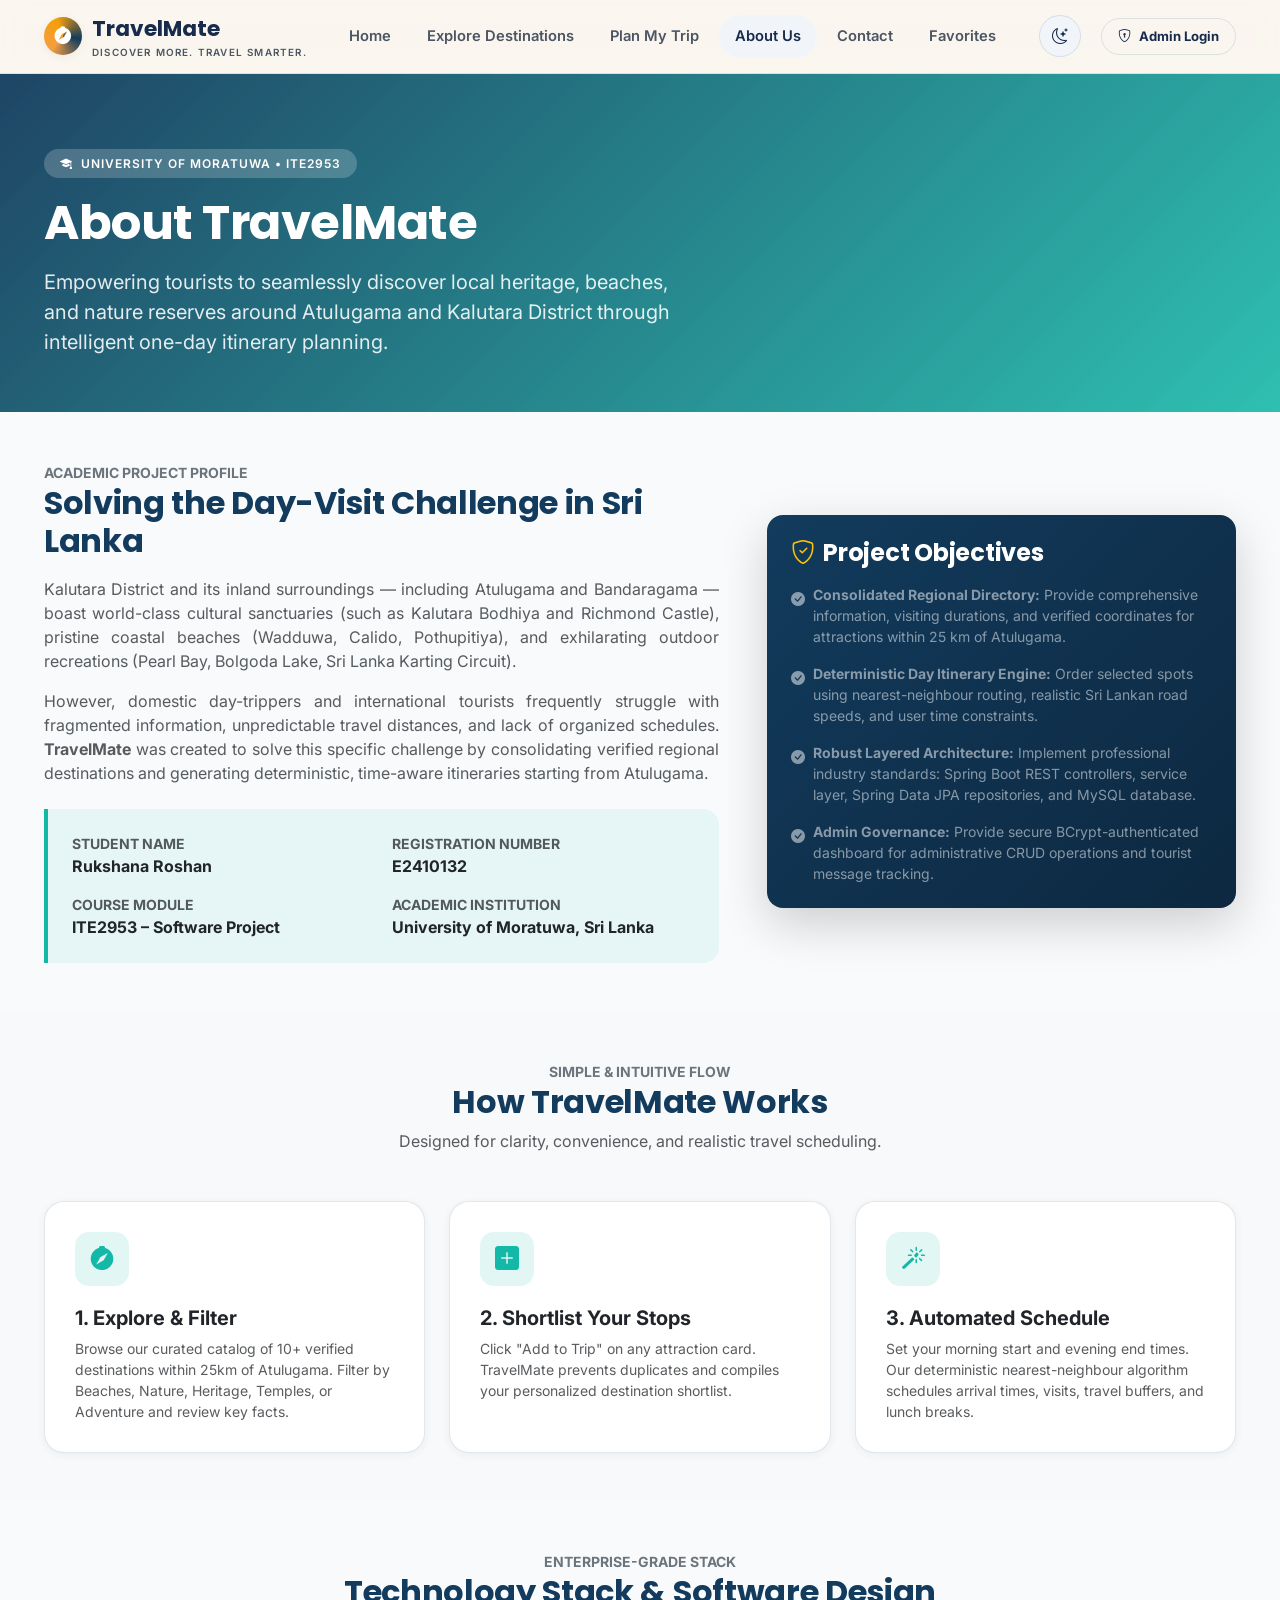
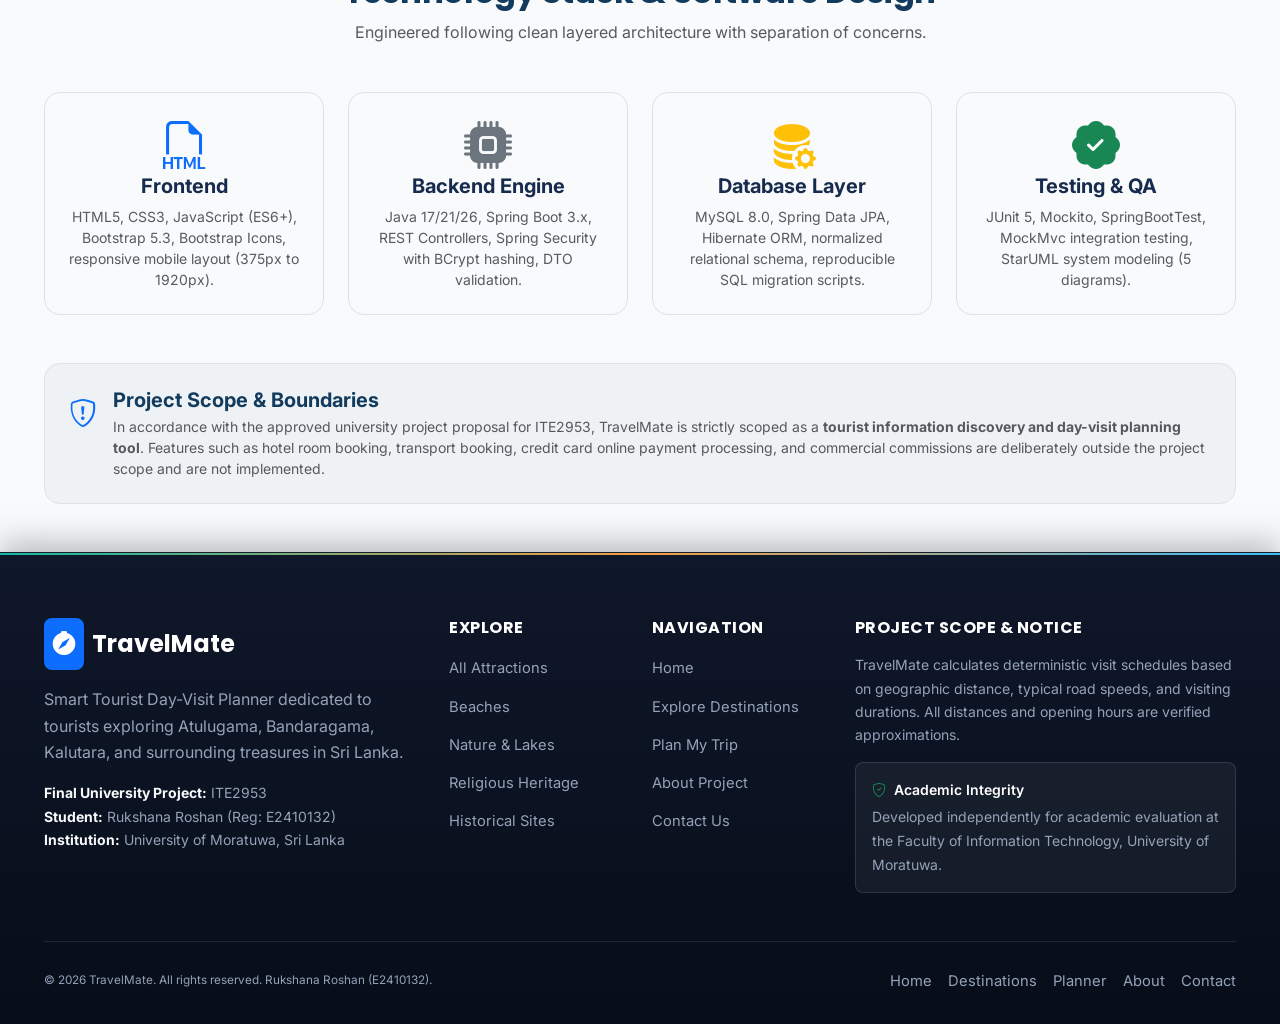
==== frontend/about.html @ 0e86705a "feat(ui): design frontend web pages and CSS design system" ====
<!DOCTYPE html>
<html lang="en">
<head>
<meta charset="UTF-8" />
<meta name="viewport" content="width=device-width, initial-scale=1.0" />
<title>About Us — TravelMate Smart Tourist Day-Visit Planner</title>
<meta name="description" content="Learn about TravelMate, a final-year software engineering project for ITE2953 at the University of Moratuwa by Rukshana Roshan (E2410132)." />
<link rel="preconnect" href="https://fonts.googleapis.com">
<link rel="preconnect" href="https://fonts.gstatic.com" crossorigin>
<link href="https://fonts.googleapis.com/css2?family=Inter:wght@300;400;500;600;700&family=Poppins:wght@500;600;700;800&display=swap" rel="stylesheet">
<link href="https://cdn.jsdelivr.net/npm/bootstrap@5.3.3/dist/css/bootstrap.min.css" rel="stylesheet">
<link href="https://cdn.jsdelivr.net/npm/bootstrap-icons@1.11.3/font/bootstrap-icons.css" rel="stylesheet">
<link rel="stylesheet" href="css/style.css">
<style>
  .tm-about-hero {
    background: linear-gradient(135deg, rgba(18, 59, 93, 0.95) 0%, rgba(19, 184, 166, 0.88) 100%), url('https://images.unsplash.com/photo-1544735716-392fe2489ffa?auto=format&fit=crop&w=1920&q=80') center/cover no-repeat;
    color: #fff;
    padding: 75px 0 55px;
  }
  .tm-card-feature {
    background: var(--surface);
    border: 1px solid var(--border);
    border-radius: 20px;
    padding: 30px;
    box-shadow: var(--shadow-sm);
    transition: transform var(--transition), box-shadow var(--transition);
    height: 100%;
  }
  .tm-card-feature:hover {
    transform: translateY(-4px);
    box-shadow: var(--shadow-lg);
  }
  .tm-feature-icon {
    width: 54px;
    height: 54px;
    border-radius: 14px;
    background: rgba(19, 184, 166, 0.12);
    color: var(--secondary);
    display: flex;
    align-items: center;
    justify-content: center;
    font-size: 1.5rem;
    margin-bottom: 20px;
  }
  .tm-academic-badge {
    border-left: 4px solid var(--secondary);
    background: rgba(19, 184, 166, 0.08);
    border-radius: 0 16px 16px 0;
    padding: 24px;
  }
</style>
</head>
<body data-page="about">

<!-- ===================== NAVIGATION BAR ===================== -->
<nav class="tm-nav sticky-top">
  <div class="container-tm">
    <a href="index.html" class="tm-brand">
      <span class="mark"><i class="bi bi-compass-fill"></i></span>
      <span>TravelMate<small>Discover More. Travel Smarter.</small></span>
    </a>
    <div class="tm-nav-links">
      <a href="index.html" data-nav="home">Home</a>
      <a href="places.html" data-nav="places">Explore Destinations</a>
      <a href="itinerary.html" data-nav="itinerary">Plan My Trip</a>
      <a href="about.html" data-nav="about" class="active">About Us</a>
      <a href="contact.html" data-nav="contact">Contact</a>
      <a href="favorites.html" data-nav="favorites">Favorites</a>
    </div>
    <div class="tm-nav-actions">
      <button class="icon-btn" data-theme-toggle title="Toggle Dark/Light Mode"><i class="bi bi-moon-stars" data-theme-icon></i></button>
      <span data-auth-slot></span>
      <a href="login.html" class="btn-tm btn-tm-outline btn-tm-sm" data-auth-hide><i class="bi bi-shield-lock"></i> Admin Login</a>
      <button class="tm-nav-toggle d-lg-none" aria-label="Toggle navigation"><i class="bi bi-list fs-3"></i></button>
    </div>
  </div>
</nav>

<!-- ===================== HERO HEADER ===================== -->
<header class="tm-about-hero">
  <div class="container-tm">
    <div class="row align-items-center">
      <div class="col-lg-8">
        <span class="badge rounded-pill px-3 py-2 mb-3 text-uppercase fw-semibold" style="background: rgba(255, 255, 255, 0.2); color: #fff; letter-spacing: 1px;">
          <i class="bi bi-mortarboard-fill me-1"></i> University of Moratuwa &bull; ITE2953
        </span>
        <h1 class="text-white mb-3" style="font-family: var(--font-display); font-weight:700; font-size:clamp(2.1rem, 4vw, 3rem);">
          About TravelMate
        </h1>
        <p class="mb-0 fs-5" style="color: rgba(255,255,255,0.88); max-width:650px;">
          Empowering tourists to seamlessly discover local heritage, beaches, and nature reserves around Atulugama and Kalutara District through intelligent one-day itinerary planning.
        </p>
      </div>
    </div>
  </div>
</header>

<!-- ===================== PROJECT PROFILE & ACADEMIC CONTEXT ===================== -->
<section class="tm-section py-5">
  <div class="container-tm">
    <div class="row g-5 align-items-center">
      <div class="col-lg-7">
        <span class="text-uppercase fw-bold text-secondary small tracking-wider">Academic Project Profile</span>
        <h2 class="fw-bold mb-3" style="color: var(--primary);">Solving the Day-Visit Challenge in Sri Lanka</h2>
        <p class="text-muted leading-relaxed" style="text-align: justify;">
          Kalutara District and its inland surroundings — including Atulugama and Bandaragama — boast world-class cultural sanctuaries (such as Kalutara Bodhiya and Richmond Castle), pristine coastal beaches (Wadduwa, Calido, Pothupitiya), and exhilarating outdoor recreations (Pearl Bay, Bolgoda Lake, Sri Lanka Karting Circuit).
        </p>
        <p class="text-muted leading-relaxed" style="text-align: justify;">
          However, domestic day-trippers and international tourists frequently struggle with fragmented information, unpredictable travel distances, and lack of organized schedules. <strong>TravelMate</strong> was created to solve this specific challenge by consolidating verified regional destinations and generating deterministic, time-aware itineraries starting from Atulugama.
        </p>
        
        <div class="tm-academic-badge mt-4">
          <div class="row g-3">
            <div class="col-sm-6">
              <small class="text-muted d-block text-uppercase fw-bold">Student Name</small>
              <strong class="text-dark fs-6">Rukshana Roshan</strong>
            </div>
            <div class="col-sm-6">
              <small class="text-muted d-block text-uppercase fw-bold">Registration Number</small>
              <strong class="text-dark fs-6">E2410132</strong>
            </div>
            <div class="col-sm-6">
              <small class="text-muted d-block text-uppercase fw-bold">Course Module</small>
              <strong class="text-dark fs-6">ITE2953 – Software Project</strong>
            </div>
            <div class="col-sm-6">
              <small class="text-muted d-block text-uppercase fw-bold">Academic Institution</small>
              <strong class="text-dark fs-6">University of Moratuwa, Sri Lanka</strong>
            </div>
          </div>
        </div>
      </div>

      <div class="col-lg-5">
        <div class="card border-0 rounded-4 shadow-lg p-4" style="background: linear-gradient(135deg, var(--primary) 0%, #0d2840 100%); color: #fff;">
          <h4 class="fw-bold mb-3 text-white"><i class="bi bi-shield-check text-warning me-2"></i>Project Objectives</h4>
          <ul class="list-unstyled mb-0 d-flex flex-column gap-3 small text-white-50">
            <li class="d-flex align-items-start gap-2">
              <i class="bi bi-check-circle-fill text-teal mt-1"></i>
              <span><strong>Consolidated Regional Directory:</strong> Provide comprehensive information, visiting durations, and verified coordinates for attractions within 25 km of Atulugama.</span>
            </li>
            <li class="d-flex align-items-start gap-2">
              <i class="bi bi-check-circle-fill text-teal mt-1"></i>
              <span><strong>Deterministic Day Itinerary Engine:</strong> Order selected spots using nearest-neighbour routing, realistic Sri Lankan road speeds, and user time constraints.</span>
            </li>
            <li class="d-flex align-items-start gap-2">
              <i class="bi bi-check-circle-fill text-teal mt-1"></i>
              <span><strong>Robust Layered Architecture:</strong> Implement professional industry standards: Spring Boot REST controllers, service layer, Spring Data JPA repositories, and MySQL database.</span>
            </li>
            <li class="d-flex align-items-start gap-2">
              <i class="bi bi-check-circle-fill text-teal mt-1"></i>
              <span><strong>Admin Governance:</strong> Provide secure BCrypt-authenticated dashboard for administrative CRUD operations and tourist message tracking.</span>
            </li>
          </ul>
        </div>
      </div>
    </div>
  </div>
</section>

<!-- ===================== HOW TRAVELMATE WORKS ===================== -->
<section class="tm-section py-5 bg-light">
  <div class="container-tm">
    <div class="text-center mb-5" style="max-width: 680px; margin: 0 auto;">
      <span class="text-uppercase fw-bold text-secondary small tracking-wider">Simple &amp; Intuitive Flow</span>
      <h2 class="fw-bold" style="color: var(--primary);">How TravelMate Works</h2>
      <p class="text-muted">Designed for clarity, convenience, and realistic travel scheduling.</p>
    </div>

    <div class="row g-4">
      <div class="col-md-4">
        <div class="tm-card-feature">
          <div class="tm-feature-icon"><i class="bi bi-compass-fill"></i></div>
          <h5 class="fw-bold mb-2 text-dark">1. Explore &amp; Filter</h5>
          <p class="text-muted small mb-0">
            Browse our curated catalog of 10+ verified destinations within 25km of Atulugama. Filter by Beaches, Nature, Heritage, Temples, or Adventure and review key facts.
          </p>
        </div>
      </div>
      <div class="col-md-4">
        <div class="tm-card-feature">
          <div class="tm-feature-icon"><i class="bi bi-plus-square-fill"></i></div>
          <h5 class="fw-bold mb-2 text-dark">2. Shortlist Your Stops</h5>
          <p class="text-muted small mb-0">
            Click "Add to Trip" on any attraction card. TravelMate prevents duplicates and compiles your personalized destination shortlist.
          </p>
        </div>
      </div>
      <div class="col-md-4">
        <div class="tm-card-feature">
          <div class="tm-feature-icon"><i class="bi bi-magic"></i></div>
          <h5 class="fw-bold mb-2 text-dark">3. Automated Schedule</h5>
          <p class="text-muted small mb-0">
            Set your morning start and evening end times. Our deterministic nearest-neighbour algorithm schedules arrival times, visits, travel buffers, and lunch breaks.
          </p>
        </div>
      </div>
    </div>
  </div>
</section>

<!-- ===================== TECHNOLOGY STACK & ARCHITECTURE ===================== -->
<section class="tm-section py-5">
  <div class="container-tm">
    <div class="text-center mb-5" style="max-width: 680px; margin: 0 auto;">
      <span class="text-uppercase fw-bold text-secondary small tracking-wider">Enterprise-Grade Stack</span>
      <h2 class="fw-bold" style="color: var(--primary);">Technology Stack &amp; Software Design</h2>
      <p class="text-muted">Engineered following clean layered architecture with separation of concerns.</p>
    </div>

    <div class="row g-4">
      <div class="col-md-6 col-lg-3">
        <div class="p-4 rounded-4 border bg-surface text-center h-100">
          <i class="bi bi-filetype-html display-5 text-primary mb-3"></i>
          <h5 class="fw-bold mb-2">Frontend</h5>
          <p class="small text-muted mb-0">
            HTML5, CSS3, JavaScript (ES6+), Bootstrap 5.3, Bootstrap Icons, responsive mobile layout (375px to 1920px).
          </p>
        </div>
      </div>
      <div class="col-md-6 col-lg-3">
        <div class="p-4 rounded-4 border bg-surface text-center h-100">
          <i class="bi bi-cpu-fill display-5 text-secondary mb-3"></i>
          <h5 class="fw-bold mb-2">Backend Engine</h5>
          <p class="small text-muted mb-0">
            Java 17/21/26, Spring Boot 3.x, REST Controllers, Spring Security with BCrypt hashing, DTO validation.
          </p>
        </div>
      </div>
      <div class="col-md-6 col-lg-3">
        <div class="p-4 rounded-4 border bg-surface text-center h-100">
          <i class="bi bi-database-fill-gear display-5 text-warning mb-3"></i>
          <h5 class="fw-bold mb-2">Database Layer</h5>
          <p class="small text-muted mb-0">
            MySQL 8.0, Spring Data JPA, Hibernate ORM, normalized relational schema, reproducible SQL migration scripts.
          </p>
        </div>
      </div>
      <div class="col-md-6 col-lg-3">
        <div class="p-4 rounded-4 border bg-surface text-center h-100">
          <i class="bi bi-patch-check-fill display-5 text-success mb-3"></i>
          <h5 class="fw-bold mb-2">Testing &amp; QA</h5>
          <p class="small text-muted mb-0">
            JUnit 5, Mockito, SpringBootTest, MockMvc integration testing, StarUML system modeling (5 diagrams).
          </p>
        </div>
      </div>
    </div>

    <!-- Clear Scope Boundaries Notice -->
    <div class="mt-5 p-4 rounded-4 border" style="background: rgba(18, 59, 93, 0.04);">
      <div class="d-flex align-items-start gap-3">
        <i class="bi bi-shield-exclamation text-primary fs-3 mt-1"></i>
        <div>
          <h5 class="fw-bold mb-1" style="color: var(--primary);">Project Scope &amp; Boundaries</h5>
          <p class="small text-muted mb-0 leading-relaxed">
            In accordance with the approved university project proposal for ITE2953, TravelMate is strictly scoped as a <strong>tourist information discovery and day-visit planning tool</strong>. Features such as hotel room booking, transport booking, credit card online payment processing, and commercial commissions are deliberately outside the project scope and are not implemented.
          </p>
        </div>
      </div>
    </div>
  </div>
</section>

<!-- ===================== FOOTER ===================== -->
<footer class="tm-footer">
  <div class="container-tm">
    <div class="row g-4 mb-5">
      <div class="col-lg-4 col-md-6">
        <div class="d-flex align-items-center gap-2 mb-3">
          <span class="mark p-2 rounded-3 bg-primary text-white"><i class="bi bi-compass-fill fs-4"></i></span>
          <span class="fs-4 fw-bold" style="font-family: var(--font-display); color: var(--primary);">TravelMate</span>
        </div>
        <p class="text-muted mb-3">
          Smart Tourist Day-Visit Planner dedicated to tourists exploring Atulugama, Bandaragama, Kalutara, and surrounding treasures in Sri Lanka.
        </p>
        <p class="small text-muted mb-0">
          <strong>Final University Project:</strong> ITE2953<br>
          <strong>Student:</strong> Rukshana Roshan (Reg: E2410132)<br>
          <strong>Institution:</strong> University of Moratuwa, Sri Lanka
        </p>
      </div>

      <div class="col-lg-2 col-md-6">
        <h6 class="fw-bold text-uppercase mb-3" style="color: var(--primary); letter-spacing: 0.5px;">Explore</h6>
        <ul class="list-unstyled mb-0 d-flex flex-column gap-2 small">
          <li><a href="places.html" class="text-decoration-none text-muted">All Attractions</a></li>
          <li><a href="places.html?category=1" class="text-decoration-none text-muted">Beaches</a></li>
          <li><a href="places.html?category=2" class="text-decoration-none text-muted">Nature &amp; Lakes</a></li>
          <li><a href="places.html?category=3" class="text-decoration-none text-muted">Religious Heritage</a></li>
          <li><a href="places.html?category=4" class="text-decoration-none text-muted">Historical Sites</a></li>
        </ul>
      </div>

      <div class="col-lg-2 col-md-6">
        <h6 class="fw-bold text-uppercase mb-3" style="color: var(--primary); letter-spacing: 0.5px;">Navigation</h6>
        <ul class="list-unstyled mb-0 d-flex flex-column gap-2 small">
          <li><a href="index.html" class="text-decoration-none text-muted">Home</a></li>
          <li><a href="places.html" class="text-decoration-none text-muted">Explore Destinations</a></li>
          <li><a href="itinerary.html" class="text-decoration-none text-muted">Plan My Trip</a></li>
          <li><a href="about.html" class="text-decoration-none text-muted">About Project</a></li>
          <li><a href="contact.html" class="text-decoration-none text-muted">Contact Us</a></li>
        </ul>
      </div>

      <div class="col-lg-4 col-md-6">
        <h6 class="fw-bold text-uppercase mb-3" style="color: var(--primary); letter-spacing: 0.5px;">Project Scope &amp; Notice</h6>
        <p class="small text-muted mb-3">
          TravelMate calculates deterministic visit schedules based on geographic distance, typical road speeds, and visiting durations. All distances and opening hours are verified approximations.
        </p>
        <div class="p-3 rounded-3" style="background: rgba(19, 184, 166, 0.1); border: 1px solid rgba(19, 184, 166, 0.2);">
          <small class="text-dark fw-semibold d-block mb-1"><i class="bi bi-shield-check text-success me-1"></i> Academic Integrity</small>
          <small class="text-muted">Developed independently for academic evaluation at the Faculty of Information Technology, University of Moratuwa.</small>
        </div>
      </div>
    </div>

    <div class="tm-footer-bottom border-top pt-4 d-flex justify-content-between align-items-center flex-wrap gap-2">
      <span class="small text-muted">&copy; 2026 TravelMate. All rights reserved. Rukshana Roshan (E2410132).</span>
      <div class="d-flex gap-3 small">
        <a href="index.html" class="text-decoration-none text-muted">Home</a>
        <a href="places.html" class="text-decoration-none text-muted">Destinations</a>
        <a href="itinerary.html" class="text-decoration-none text-muted">Planner</a>
        <a href="about.html" class="text-decoration-none text-muted">About</a>
        <a href="contact.html" class="text-decoration-none text-muted">Contact</a>
      </div>
    </div>
  </div>
</footer>

<script src="https://cdn.jsdelivr.net/npm/bootstrap@5.3.3/dist/js/bootstrap.bundle.min.js"></script>
<script src="js/data.js"></script>
<script src="js/config.js"></script>
<script src="js/api.js"></script>
<script src="js/main.js"></script>
</body>
</html>
---- frontend/css/style.css ----
/* ==========================================================================
   TRAVEL MATE — Core Design System
   "Discover More. Travel Smarter."
   Color Palette:
     Primary: Deep Ocean Blue (#123B5D)
     Secondary: Tropical Teal (#13B8A6)
     Accent: Sunset Orange (#F59E42)
     Background: Soft White (#F8FAFC)
     Text: Dark Slate (#172B4D)
   Typography: Poppins (headings), Inter (body)
   ========================================================================== */

@import url('https://fonts.googleapis.com/css2?family=Inter:wght@300;400;500;600;700&family=Poppins:wght@500;600;700;800&display=swap');

/* ---------- Design Tokens ---------- */
:root {
  /* Brand palette */
  --primary: #123B5D;          /* Deep Ocean Blue */
  --secondary: #13B8A6;        /* Tropical Teal */
  --accent: #F59E42;           /* Sunset Orange */
  --bg-soft: #F8FAFC;          /* Soft White */
  --text-dark: #172B4D;        /* Dark Slate */

  --ink: var(--text-dark);
  --teal: var(--primary);
  --teal-deep: #0c273e;
  --teal-soft: #e2f7f4;
  --coral: var(--accent);
  --coral-deep: #d97706;
  --gold: #f59e0b;
  --sand: var(--bg-soft);
  --sand-100: #eef2f6;
  --mist: #f1f5f9;
  --white: #ffffff;
  --line: rgba(18, 59, 93, 0.12);

  /* Semantic (light mode default) */
  --bg: var(--sand);
  --surface: var(--white);
  --surface-2: var(--mist);
  --text: var(--ink);
  --text-muted: #4b5563;
  --border: var(--line);
  --shadow-color: 18, 59, 93;

  /* Type */
  --font-display: "Poppins", -apple-system, BlinkMacSystemFont, "Segoe UI", sans-serif;
  --font-body: "Inter", -apple-system, BlinkMacSystemFont, "Segoe UI", sans-serif;

  /* Radii & shadow */
  --r-sm: 8px;
  --r-md: 14px;
  --r-lg: 20px;
  --r-pill: 999px;
  --shadow-sm: 0 2px 8px rgba(var(--shadow-color), 0.06);
  --shadow-md: 0 8px 24px rgba(var(--shadow-color), 0.08);
  --shadow-lg: 0 16px 36px rgba(var(--shadow-color), 0.12);

  --nav-h: 74px;
  --transition: 200ms cubic-bezier(.4, 0, .2, 1);
}

[data-theme="dark"] {
  --bg: #0b1928;
  --surface: #102438;
  --surface-2: #16324c;
  --text: #f1f5f9;
  --text-muted: #94a3b8;
  --border: rgba(241, 245, 249, 0.12);
  --shadow-color: 0, 0, 0;
  --sand: #0b1928;
}

/* ---------- Reset / Base ---------- */
* { box-sizing: border-box; }

html { scroll-behavior: smooth; }

body {
  font-family: var(--font-body);
  background: var(--bg);
  color: var(--text);
  transition: background var(--transition), color var(--transition);
  padding-top: var(--nav-h);
  overflow-x: hidden;
}

h1, h2, h3, h4, .display {
  font-family: var(--font-display);
  color: var(--text);
  letter-spacing: -0.01em;
}

a { text-decoration: none; color: inherit; }

.text-muted-tm { color: var(--text-muted) !important; }

.eyebrow {
  font-family: var(--font-body);
  font-size: 0.72rem;
  font-weight: 800;
  letter-spacing: 0.16em;
  text-transform: uppercase;
  color: var(--coral);
}

.container-tm {
  width: 100%;
  max-width: 1240px;
  margin: 0 auto;
  padding: 0 24px;
}

::selection { background: var(--coral); color: #fff; }

:focus-visible {
  outline: 2px solid var(--coral);
  outline-offset: 3px;
}

@media (prefers-reduced-motion: reduce) {
  *, *::before, *::after {
    animation-duration: 0.01ms !important;
    animation-iteration-count: 1 !important;
    transition-duration: 0.01ms !important;
    scroll-behavior: auto !important;
  }
}

/* ---------- Navbar ---------- */
.tm-nav {
  position: fixed;
  top: 0; left: 0; right: 0;
  height: var(--nav-h);
  z-index: 1000;
  display: flex;
  align-items: center;
  background: rgba(251, 246, 236, 0.82);
  backdrop-filter: blur(14px) saturate(160%);
  -webkit-backdrop-filter: blur(14px) saturate(160%);
  border-bottom: 1px solid var(--border);
  transition: background var(--transition);
}
[data-theme="dark"] .tm-nav { background: rgba(8, 24, 26, 0.82); }

.tm-nav .container-tm { display: flex; align-items: center; justify-content: space-between; }

.tm-brand {
  display: flex; align-items: center; gap: 10px;
  font-family: var(--font-display);
  font-weight: 700; font-size: 1.35rem;
  color: var(--text);
}
.tm-brand .mark {
  width: 38px; height: 38px; border-radius: 50%;
  background: conic-gradient(from 220deg, var(--coral), var(--gold), var(--teal), var(--coral));
  display: flex; align-items: center; justify-content: center;
  color: #fff; font-size: 1.1rem;
  box-shadow: var(--shadow-sm);
}
.tm-brand small { display: block; font-size: 0.62rem; font-weight: 600; letter-spacing: .12em; color: var(--text-muted); text-transform: uppercase; font-family: var(--font-body); }

.tm-nav-links { display: flex; align-items: center; gap: 4px; }
.tm-nav-links a {
  padding: 10px 16px; border-radius: var(--r-pill);
  font-weight: 600; font-size: 0.92rem; color: var(--text-muted);
  transition: all var(--transition);
  position: relative;
}
.tm-nav-links a:hover, .tm-nav-links a.active { color: var(--text); background: var(--surface-2); }

.tm-nav-actions { display: flex; align-items: center; gap: 10px; }

.icon-btn {
  width: 42px; height: 42px; border-radius: 50%;
  display: inline-flex; align-items: center; justify-content: center;
  background: var(--surface-2); border: 1px solid var(--border);
  color: var(--text); cursor: pointer; transition: all var(--transition);
}
.icon-btn:hover { background: var(--coral); color: #fff; border-color: var(--coral); transform: translateY(-2px); }

.btn-tm {
  display: inline-flex; align-items: center; justify-content: center; gap: 8px;
  padding: 12px 24px; border-radius: var(--r-pill);
  font-weight: 700; font-size: 0.92rem; border: none; cursor: pointer;
  transition: all var(--transition); white-space: nowrap;
}
.btn-tm-primary {
  background: linear-gradient(135deg, var(--coral), var(--coral-deep));
  color: #fff; box-shadow: 0 10px 24px -8px rgba(242, 84, 45, 0.55);
}
.btn-tm-primary:hover { transform: translateY(-2px); box-shadow: 0 14px 30px -8px rgba(242, 84, 45, 0.65); color: #fff; }
.btn-tm-outline {
  background: transparent; border: 1.5px solid var(--border); color: var(--text);
}
.btn-tm-outline:hover { border-color: var(--teal); background: var(--surface-2); }
.btn-tm-dark { background: var(--teal-deep); color: #fff; }
.btn-tm-dark:hover { background: var(--ink); color: #fff; transform: translateY(-2px); }
.btn-tm-sm { padding: 8px 16px; font-size: 0.82rem; }
.btn-tm-block { width: 100%; }

.tm-nav-toggle {
  display: none; width: 42px; height: 42px; border-radius: 50%;
  border: 1px solid var(--border); background: var(--surface-2);
  align-items: center; justify-content: center; color: var(--text);
}

/* ---------- Hero ---------- */
.tm-hero {
  position: relative;
  background: radial-gradient(120% 140% at 15% 0%, #12615f 0%, var(--teal-deep) 46%, var(--ink) 100%);
  color: #fff;
  overflow: hidden;
  padding: 96px 0 150px;
}

.tm-hero::before {
  content: "";
  position: absolute; inset: 0;
  background-image:
    radial-gradient(circle at 82% 28%, rgba(232, 163, 61, 0.20), transparent 40%),
    radial-gradient(circle at 68% 60%, rgba(242, 84, 45, 0.16), transparent 45%);
  pointer-events: none;
}

.tm-radar {
  position: absolute; right: -6%; top: 50%; transform: translateY(-50%);
  width: 620px; height: 620px; max-width: 60vw; max-height: 60vw;
  opacity: 0.9; pointer-events: none;
}
.tm-radar circle.ring { fill: none; stroke: rgba(255,255,255,0.14); stroke-width: 1; }
.tm-radar circle.ring2 { fill: none; stroke: rgba(255,255,255,0.10); stroke-width: 1; stroke-dasharray: 4 6; }
.tm-radar .sweep {
  transform-origin: center;
  animation: tm-sweep 7s linear infinite;
}
@keyframes tm-sweep { to { transform: rotate(360deg); } }
.tm-radar .pin { fill: var(--gold); }
.tm-radar .pin.p2 { fill: var(--coral); }
.tm-radar .pulse { animation: tm-pulse 2.4s ease-out infinite; transform-origin: center; }
.tm-radar .pulse.delay { animation-delay: 1.2s; }
@keyframes tm-pulse {
  0% { opacity: 0.55; transform: scale(0.3); }
  100% { opacity: 0; transform: scale(3.2); }
}

.tm-hero-content { position: relative; z-index: 2; max-width: 640px; }
.tm-hero .eyebrow { color: var(--gold); }
.tm-hero h1 {
  font-size: clamp(2.4rem, 5vw, 3.8rem);
  font-weight: 600; line-height: 1.06; margin: 14px 0 20px;
}
.tm-hero h1 em { font-style: italic; color: var(--gold); }
.tm-hero p.lead { font-size: 1.12rem; color: rgba(255,255,255,0.78); max-width: 480px; margin-bottom: 34px; }

.tm-hero-stats { display: flex; gap: 34px; margin-top: 48px; flex-wrap: wrap; }
.tm-hero-stats .stat b { font-family: var(--font-display); font-size: 1.9rem; display: block; color: #fff; }
.tm-hero-stats .stat span { font-size: 0.8rem; color: rgba(255,255,255,0.6); text-transform: uppercase; letter-spacing: 0.08em; }

/* Search card overlapping hero */
.tm-search-card {
  position: relative; z-index: 3;
  background: rgba(255,255,255,0.95);
  backdrop-filter: blur(18px);
  border-radius: var(--r-lg);
  box-shadow: var(--shadow-lg);
  padding: 22px;
  margin-top: -70px;
  border: 1px solid rgba(255,255,255,0.6);
}
[data-theme="dark"] .tm-search-card { background: rgba(15, 44, 47, 0.95); border-color: rgba(255,255,255,0.06); }

.tm-search-card .form-control,
.tm-search-card .form-select {
  border-radius: var(--r-md);
  border: 1.5px solid var(--border);
  background: var(--surface-2);
  padding: 13px 16px;
  font-weight: 500;
  color: var(--text);
}
.tm-search-card .form-control:focus, .tm-search-card .form-select:focus {
  border-color: var(--coral); box-shadow: 0 0 0 4px rgba(242,84,45,0.12); background: var(--surface);
}
.tm-search-card label.tm-field-label {
  font-size: 0.7rem; font-weight: 800; text-transform: uppercase; letter-spacing: 0.08em;
  color: var(--text-muted); margin-bottom: 6px; display: block;
}

/* ---------- Section ---------- */
.tm-section { padding: 88px 0; }
.tm-section-tight { padding: 56px 0; }
.tm-section-head { max-width: 620px; margin-bottom: 44px; }
.tm-section-head h2 { font-size: clamp(1.7rem, 3vw, 2.4rem); font-weight: 600; margin: 10px 0 12px; }
.tm-section-alt { background: var(--surface-2); }

/* ---------- Category chips ---------- */
.tm-chip-row { display: flex; gap: 12px; flex-wrap: wrap; }
.tm-chip {
  display: inline-flex; align-items: center; gap: 8px;
  padding: 11px 20px; border-radius: var(--r-pill);
  background: var(--surface); border: 1.5px solid var(--border);
  font-weight: 700; font-size: 0.88rem; color: var(--text);
  cursor: pointer; transition: all var(--transition); user-select: none;
}
.tm-chip:hover { border-color: var(--teal); transform: translateY(-2px); }
.tm-chip.active { background: var(--ink); color: #fff; border-color: var(--ink); }
[data-theme="dark"] .tm-chip.active { background: var(--coral); border-color: var(--coral); }

/* ---------- Cards ---------- */
.tm-card {
  background: var(--surface);
  border-radius: var(--r-lg);
  overflow: hidden;
  border: 1px solid var(--border);
  box-shadow: var(--shadow-sm);
  transition: transform var(--transition), box-shadow var(--transition);
  height: 100%;
  display: flex; flex-direction: column;
}
.tm-card:hover { transform: translateY(-6px); box-shadow: var(--shadow-lg); }

.tm-card-media { position: relative; aspect-ratio: 4/3; overflow: hidden; background: var(--surface-2); }
.tm-card-media img { width: 100%; height: 100%; object-fit: cover; transition: transform 600ms ease; }
.tm-card:hover .tm-card-media img { transform: scale(1.08); }

.tm-card-fav {
  position: absolute; top: 12px; right: 12px; z-index: 2;
  width: 38px; height: 38px; border-radius: 50%;
  background: rgba(255,255,255,0.92); backdrop-filter: blur(6px);
  display: flex; align-items: center; justify-content: center;
  border: none; color: var(--coral); cursor: pointer; transition: all var(--transition);
}
.tm-card-fav:hover { transform: scale(1.1); }
.tm-card-fav.active i::before { content: "\f415"; } /* bi-heart-fill via bootstrap-icons */

.tm-card-badge {
  position: absolute; top: 12px; left: 12px; z-index: 2;
  background: rgba(11,46,51,0.72); backdrop-filter: blur(6px); color: #fff;
  font-size: 0.72rem; font-weight: 700; padding: 6px 12px; border-radius: var(--r-pill);
}

.tm-card-body { padding: 20px; display: flex; flex-direction: column; gap: 10px; flex: 1; }
.tm-card-body h3 { font-size: 1.12rem; font-weight: 600; margin: 0; }
.tm-card-meta { display: flex; align-items: center; gap: 14px; font-size: 0.82rem; color: var(--text-muted); flex-wrap: wrap; }
.tm-card-meta span { display: inline-flex; align-items: center; gap: 5px; }
.tm-card-foot { margin-top: auto; display: flex; align-items: center; justify-content: space-between; padding-top: 10px; border-top: 1px dashed var(--border); }
.tm-price { font-weight: 800; font-family: var(--font-display); color: var(--teal); }
[data-theme="dark"] .tm-price { color: #7fd6c9; }
.tm-rating { display: flex; align-items: center; gap: 4px; font-weight: 700; font-size: 0.86rem; color: var(--gold); }

/* Skeleton loaders */
.tm-skel { position: relative; overflow: hidden; background: var(--surface-2); }
.tm-skel::after {
  content: ""; position: absolute; inset: 0; transform: translateX(-100%);
  background: linear-gradient(90deg, transparent, rgba(255,255,255,0.35), transparent);
  animation: tm-shimmer 1.4s infinite;
}
[data-theme="dark"] .tm-skel::after { background: linear-gradient(90deg, transparent, rgba(255,255,255,0.06), transparent); }
@keyframes tm-shimmer { 100% { transform: translateX(100%); } }
.tm-skel-card { border-radius: var(--r-lg); height: 100%; min-height: 340px; }
.tm-skel-line { border-radius: 6px; height: 14px; margin-bottom: 10px; }

/* ---------- Toasts ---------- */
.tm-toast-stack { position: fixed; bottom: 24px; right: 24px; z-index: 2000; display: flex; flex-direction: column; gap: 10px; }
.tm-toast {
  min-width: 280px; max-width: 360px;
  background: var(--ink); color: #fff;
  border-radius: var(--r-md); padding: 14px 18px;
  display: flex; align-items: center; gap: 12px;
  box-shadow: var(--shadow-lg);
  animation: tm-toast-in 320ms cubic-bezier(.34,1.56,.64,1);
  border-left: 4px solid var(--teal);
}
.tm-toast.success { border-left-color: #2fbf71; }
.tm-toast.error { border-left-color: var(--coral); }
.tm-toast i { font-size: 1.2rem; }
.tm-toast.success i { color: #2fbf71; }
.tm-toast.error i { color: var(--coral); }
.tm-toast .msg { font-size: 0.88rem; font-weight: 600; }
@keyframes tm-toast-in { from { opacity: 0; transform: translateX(40px); } to { opacity: 1; transform: translateX(0); } }
.tm-toast.out { animation: tm-toast-out 260ms ease forwards; }
@keyframes tm-toast-out { to { opacity: 0; transform: translateX(40px); } }

/* ---------- Loader overlay ---------- */
.tm-loader { display: inline-flex; gap: 6px; align-items: center; justify-content: center; padding: 40px 0; width: 100%; }
.tm-loader .dot { width: 10px; height: 10px; border-radius: 50%; background: var(--coral); animation: tm-bounce 1s infinite ease-in-out; }
.tm-loader .dot:nth-child(2) { animation-delay: 0.15s; background: var(--gold); }
.tm-loader .dot:nth-child(3) { animation-delay: 0.3s; background: var(--teal); }
@keyframes tm-bounce { 0%, 80%, 100% { transform: scale(0.6); opacity: 0.5; } 40% { transform: scale(1); opacity: 1; } }

/* ---------- Buttons: icon pill for wishlist etc ---------- */
.tm-empty {
  text-align: center; padding: 70px 20px; color: var(--text-muted);
}
.tm-empty i { font-size: 2.8rem; color: var(--coral); opacity: 0.6; }
.tm-empty h4 { margin: 16px 0 6px; color: var(--text); }

/* ---------- Footer (Dark Background with Light Fonts) ---------- */
.tm-footer {
  background: linear-gradient(180deg, #0f172a 0%, #070d18 100%) !important;
  color: #cbd5e1 !important;
  padding: 65px 0 28px;
  position: relative;
  border-top: 1px solid rgba(255, 255, 255, 0.08);
  box-shadow: 0 -10px 30px rgba(0, 0, 0, 0.25);
}

/* Vibrant top accent border line */
.tm-footer::before {
  content: "";
  position: absolute;
  top: 0;
  left: 0;
  right: 0;
  height: 2px;
  background: linear-gradient(90deg, #13b8a6 0%, #f59e42 50%, #38bdf8 100%);
}

.tm-footer h1, .tm-footer h2, .tm-footer h3, .tm-footer h4, .tm-footer h5, .tm-footer h6,
.tm-footer .h1, .tm-footer .h2, .tm-footer .h3, .tm-footer .h4, .tm-footer .h5, .tm-footer .h6,
.tm-footer h6[style*="var(--primary)"],
.tm-footer span[style*="var(--primary)"] {
  color: #ffffff !important;
  font-family: var(--font-display, 'Poppins', sans-serif);
  font-weight: 700;
}

.tm-footer p {
  color: #cbd5e1 !important;
  line-height: 1.65;
}

.tm-footer a {
  color: #94a3b8 !important;
  transition: all var(--transition, 0.2s ease);
  display: inline-block;
  padding: 4px 0;
  font-size: 0.92rem;
}

.tm-footer a:hover,
.tm-footer a.hover-text-white:hover {
  color: #38bdf8 !important;
  transform: translateX(3px);
}

.tm-footer .text-muted,
.tm-footer .text-white-50,
.tm-footer small.text-muted {
  color: #94a3b8 !important;
}

.tm-footer strong,
.tm-footer b {
  color: #f8fafc !important;
}

.tm-footer .tm-brand {
  color: #ffffff !important;
  font-family: var(--font-display, 'Poppins', sans-serif);
}

.tm-footer .tm-brand span {
  color: #ffffff !important;
}

.tm-footer .tm-footer-bottom {
  border-top: 1px solid rgba(255, 255, 255, 0.1) !important;
  margin-top: 45px;
  padding-top: 22px;
  display: flex;
  justify-content: space-between;
  align-items: center;
  flex-wrap: wrap;
  gap: 12px;
  font-size: 0.84rem;
  color: #94a3b8 !important;
}

.tm-footer-bottom span,
.tm-footer-bottom a {
  color: #94a3b8 !important;
}

.tm-footer-bottom a:hover {
  color: #ffffff !important;
}

.tm-footer .social {
  display: flex;
  gap: 10px;
}

.tm-footer .social a {
  width: 40px;
  height: 40px;
  border-radius: 50%;
  background: rgba(255, 255, 255, 0.08) !important;
  color: #cbd5e1 !important;
  display: inline-flex;
  align-items: center;
  justify-content: center;
  padding: 0;
  transition: all 0.2s ease;
}

.tm-footer .social a:hover {
  background: var(--coral, #f59e42) !important;
  color: #ffffff !important;
  transform: translateY(-2px);
}

/* Academic & Notice Callout Box in Footer */
.tm-footer .p-3.rounded-3 {
  background: rgba(255, 255, 255, 0.05) !important;
  border: 1px solid rgba(255, 255, 255, 0.12) !important;
  color: #cbd5e1 !important;
}

.tm-footer .p-3.rounded-3 .text-dark {
  color: #ffffff !important;
}

/* ---------- Auth pages ---------- */
.tm-auth-wrap {
  min-height: calc(100vh - var(--nav-h));
  display: flex; align-items: stretch;
}
.tm-auth-art {
  flex: 1; position: relative; display: none;
  background: radial-gradient(120% 120% at 20% 10%, #12615f, var(--teal-deep) 60%, var(--ink));
}
.tm-auth-art .content { position: relative; z-index: 2; padding: 60px; color: #fff; display: flex; flex-direction: column; justify-content: flex-end; height: 100%; }
.tm-auth-form-side { flex: 1; display: flex; align-items: center; justify-content: center; padding: 40px 24px; }
.tm-auth-box { width: 100%; max-width: 420px; }
.tm-auth-box .form-control { border-radius: var(--r-md); padding: 13px 16px; border: 1.5px solid var(--border); background: var(--surface-2); }
.tm-auth-box .form-control:focus { border-color: var(--coral); box-shadow: 0 0 0 4px rgba(242,84,45,0.12); }

/* ---------- Utility ---------- */
.tm-divider-dashed { border-top: 1px dashed var(--border); }
.tm-badge-soft { background: var(--teal-soft); color: var(--teal); font-weight: 700; padding: 4px 12px; border-radius: var(--r-pill); font-size: 0.75rem; }
[data-theme="dark"] .tm-badge-soft { background: rgba(15,92,92,0.35); color: #7fd6c9; }

.fade-up { opacity: 0; transform: translateY(24px); transition: opacity 600ms ease, transform 600ms ease; }
.fade-up.in { opacity: 1; transform: translateY(0); }

@media (max-width: 991px) {
  .tm-nav-links { display: none; }
  .tm-nav-toggle { display: inline-flex; }
  .tm-auth-art { display: none; }
  .tm-radar { display: none; }
}

/* ---------- Enhanced Timeline & Print Support ---------- */
.tm-timeline {
  position: relative;
  padding-left: 36px;
}
.tm-timeline::before {
  content: "";
  position: absolute;
  left: 14px;
  top: 10px;
  bottom: 20px;
  width: 3px;
  background: linear-gradient(to bottom, var(--primary), var(--secondary), var(--accent));
  border-radius: 4px;
}
.tm-tl-item {
  position: relative;
  padding-bottom: 32px;
}
.tm-tl-item:last-child {
  padding-bottom: 0;
}
.tm-tl-dot {
  position: absolute;
  left: -36px;
  top: 4px;
  width: 30px;
  height: 30px;
  border-radius: 50%;
  background: var(--primary);
  color: #fff;
  display: flex;
  align-items: center;
  justify-content: center;
  font-size: 0.82rem;
  font-weight: 700;
  box-shadow: 0 0 0 4px var(--bg);
}
.tm-tl-dot.start-dot {
  background: #10B981;
}
.tm-tl-dot.lunch-dot {
  background: var(--accent);
}
.tm-tl-dot.end-dot {
  background: #6366F1;
}

@media print {
  body {
    background: #fff !important;
    color: #000 !important;
    font-size: 11pt;
  }
  .tm-nav,
  .tm-plan-hero,
  .tm-footer,
  .no-print,
  button,
  .btn-tm,
  .icon-btn,
  #addStopPanel,
  #addStopBtn,
  .tm-stop-actions,
  [data-theme-toggle] {
    display: none !important;
  }
  .container-tm {
    max-width: 100% !important;
    padding: 0 !important;
  }
  .tm-print-header {
    display: block !important;
    margin-bottom: 24px;
    border-bottom: 2px solid #123B5D;
    padding-bottom: 14px;
  }
  .tm-print-header h1 {
    color: #123B5D !important;
    font-size: 20pt;
    margin: 0;
  }
  .tm-card {
    box-shadow: none !important;
    border: 1px solid #ddd !important;
    page-break-inside: avoid;
  }
  .tm-tl-item {
    page-break-inside: avoid;
  }
  a[href]:after {
    content: none !important;
  }
}
.tm-print-header {
  display: none;
}
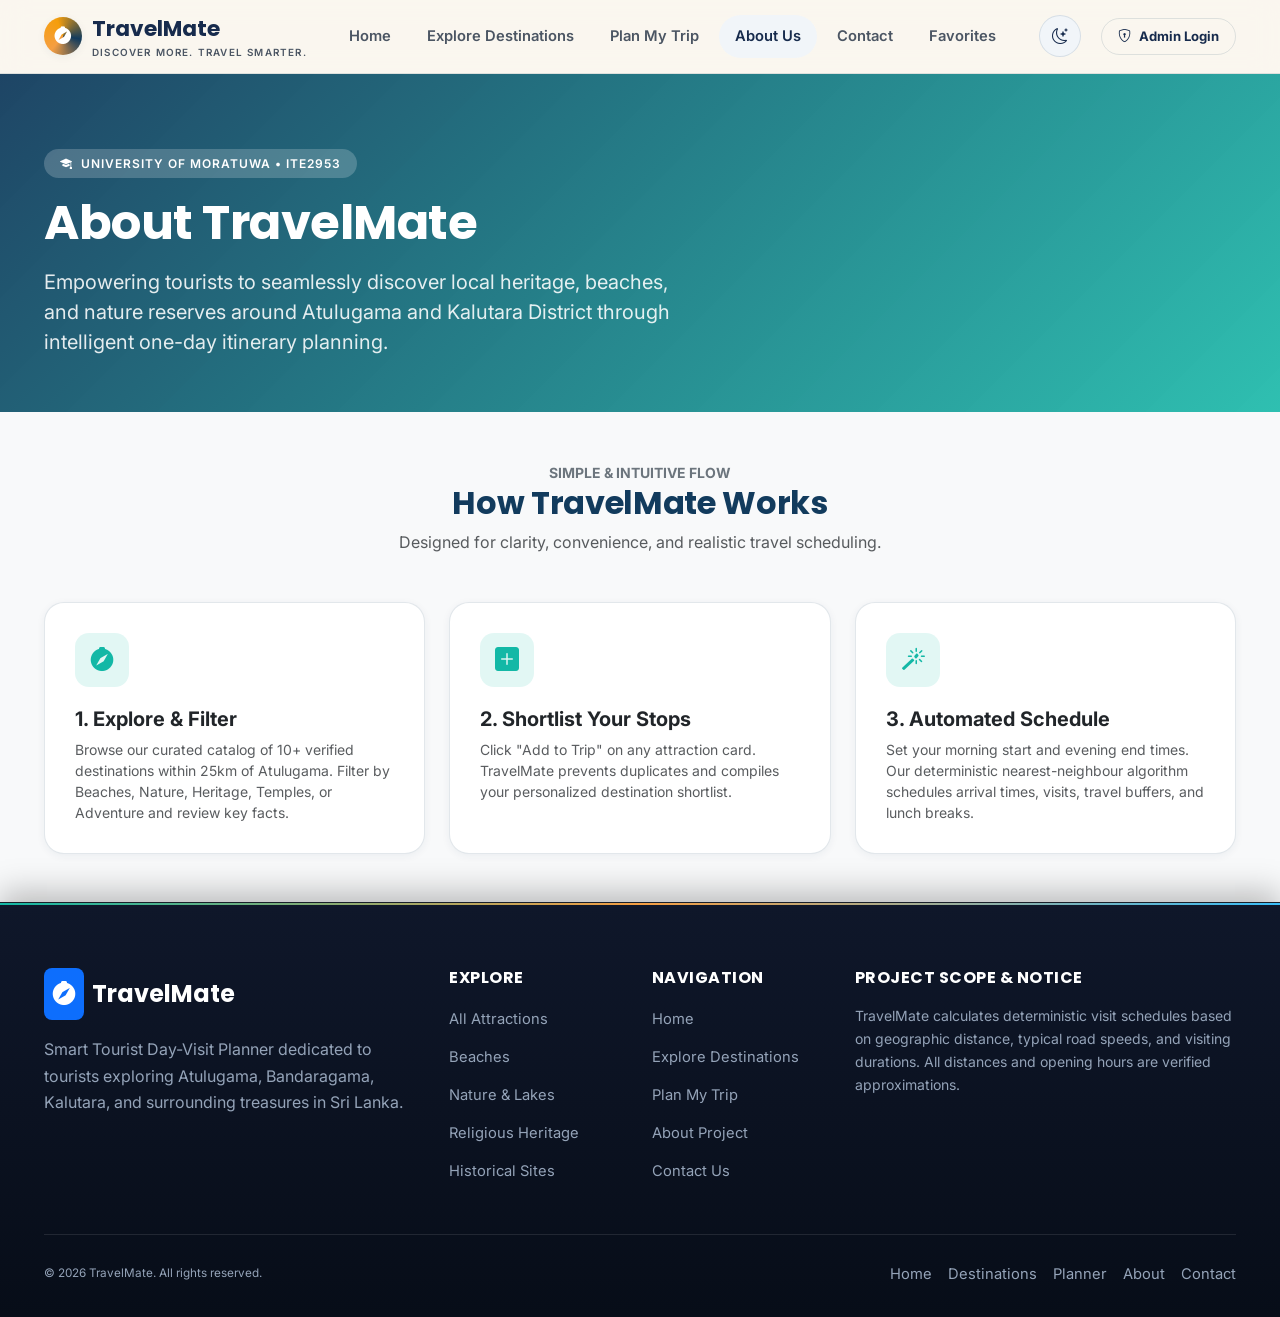
==== commit 28b54dd1: "feat(ui): refine hero search section layout, center subtitle, and update attraction assets" ====
--- a/frontend/about.html
+++ b/frontend/about.html
@@ -96,7 +96,7 @@
 </header>
 
 <!-- ===================== PROJECT PROFILE & ACADEMIC CONTEXT ===================== -->
-<section class="tm-section py-5">
+<!-- <section class="tm-section py-5">
   <div class="container-tm">
     <div class="row g-5 align-items-center">
       <div class="col-lg-7">
@@ -107,9 +107,9 @@
         </p>
         <p class="text-muted leading-relaxed" style="text-align: justify;">
           However, domestic day-trippers and international tourists frequently struggle with fragmented information, unpredictable travel distances, and lack of organized schedules. <strong>TravelMate</strong> was created to solve this specific challenge by consolidating verified regional destinations and generating deterministic, time-aware itineraries starting from Atulugama.
-        </p>
+        </p> -->
         
-        <div class="tm-academic-badge mt-4">
+        <!-- <div class="tm-academic-badge mt-4">
           <div class="row g-3">
             <div class="col-sm-6">
               <small class="text-muted d-block text-uppercase fw-bold">Student Name</small>
@@ -129,9 +129,9 @@
             </div>
           </div>
         </div>
-      </div>
-
-      <div class="col-lg-5">
+      </div> -->
+
+      <!-- <div class="col-lg-5">
         <div class="card border-0 rounded-4 shadow-lg p-4" style="background: linear-gradient(135deg, var(--primary) 0%, #0d2840 100%); color: #fff;">
           <h4 class="fw-bold mb-3 text-white"><i class="bi bi-shield-check text-warning me-2"></i>Project Objectives</h4>
           <ul class="list-unstyled mb-0 d-flex flex-column gap-3 small text-white-50">
@@ -156,7 +156,7 @@
       </div>
     </div>
   </div>
-</section>
+</section> -->
 
 <!-- ===================== HOW TRAVELMATE WORKS ===================== -->
 <section class="tm-section py-5 bg-light">
@@ -200,7 +200,7 @@
 </section>
 
 <!-- ===================== TECHNOLOGY STACK & ARCHITECTURE ===================== -->
-<section class="tm-section py-5">
+<!-- <section class="tm-section py-5">
   <div class="container-tm">
     <div class="text-center mb-5" style="max-width: 680px; margin: 0 auto;">
       <span class="text-uppercase fw-bold text-secondary small tracking-wider">Enterprise-Grade Stack</span>
@@ -247,8 +247,8 @@
       </div>
     </div>
 
-    <!-- Clear Scope Boundaries Notice -->
-    <div class="mt-5 p-4 rounded-4 border" style="background: rgba(18, 59, 93, 0.04);">
+    Clear Scope Boundaries Notice -->
+    <!-- <div class="mt-5 p-4 rounded-4 border" style="background: rgba(18, 59, 93, 0.04);">
       <div class="d-flex align-items-start gap-3">
         <i class="bi bi-shield-exclamation text-primary fs-3 mt-1"></i>
         <div>
@@ -260,7 +260,7 @@
       </div>
     </div>
   </div>
-</section>
+</section> -->
 
 <!-- ===================== FOOTER ===================== -->
 <footer class="tm-footer">
@@ -271,13 +271,8 @@
           <span class="mark p-2 rounded-3 bg-primary text-white"><i class="bi bi-compass-fill fs-4"></i></span>
           <span class="fs-4 fw-bold" style="font-family: var(--font-display); color: var(--primary);">TravelMate</span>
         </div>
-        <p class="text-muted mb-3">
+        <p class="text-muted mb-0">
           Smart Tourist Day-Visit Planner dedicated to tourists exploring Atulugama, Bandaragama, Kalutara, and surrounding treasures in Sri Lanka.
-        </p>
-        <p class="small text-muted mb-0">
-          <strong>Final University Project:</strong> ITE2953<br>
-          <strong>Student:</strong> Rukshana Roshan (Reg: E2410132)<br>
-          <strong>Institution:</strong> University of Moratuwa, Sri Lanka
         </p>
       </div>
 
@@ -305,18 +300,14 @@
 
       <div class="col-lg-4 col-md-6">
         <h6 class="fw-bold text-uppercase mb-3" style="color: var(--primary); letter-spacing: 0.5px;">Project Scope &amp; Notice</h6>
-        <p class="small text-muted mb-3">
+        <p class="small text-muted mb-0">
           TravelMate calculates deterministic visit schedules based on geographic distance, typical road speeds, and visiting durations. All distances and opening hours are verified approximations.
         </p>
-        <div class="p-3 rounded-3" style="background: rgba(19, 184, 166, 0.1); border: 1px solid rgba(19, 184, 166, 0.2);">
-          <small class="text-dark fw-semibold d-block mb-1"><i class="bi bi-shield-check text-success me-1"></i> Academic Integrity</small>
-          <small class="text-muted">Developed independently for academic evaluation at the Faculty of Information Technology, University of Moratuwa.</small>
-        </div>
       </div>
     </div>
 
     <div class="tm-footer-bottom border-top pt-4 d-flex justify-content-between align-items-center flex-wrap gap-2">
-      <span class="small text-muted">&copy; 2026 TravelMate. All rights reserved. Rukshana Roshan (E2410132).</span>
+      <span class="small text-muted">&copy; 2026 TravelMate. All rights reserved.</span>
       <div class="d-flex gap-3 small">
         <a href="index.html" class="text-decoration-none text-muted">Home</a>
         <a href="places.html" class="text-decoration-none text-muted">Destinations</a>
--- a/frontend/css/style.css
+++ b/frontend/css/style.css
@@ -251,40 +251,234 @@
   font-weight: 600; line-height: 1.06; margin: 14px 0 20px;
 }
 .tm-hero h1 em { font-style: italic; color: var(--gold); }
-.tm-hero p.lead { font-size: 1.12rem; color: rgba(255,255,255,0.78); max-width: 480px; margin-bottom: 34px; }
+.tm-hero p.lead { 
+  font-size: 1.15rem; 
+  color: rgba(255, 255, 255, 0.82); 
+  max-width: 720px; 
+  margin-left: auto; 
+  margin-right: auto; 
+  margin-bottom: 30px; 
+  text-align: center; 
+}
 
 .tm-hero-stats { display: flex; gap: 34px; margin-top: 48px; flex-wrap: wrap; }
 .tm-hero-stats .stat b { font-family: var(--font-display); font-size: 1.9rem; display: block; color: #fff; }
 .tm-hero-stats .stat span { font-size: 0.8rem; color: rgba(255,255,255,0.6); text-transform: uppercase; letter-spacing: 0.08em; }
 
-/* Search card overlapping hero */
+/* ---------- Hero Search Card ---------- */
 .tm-search-card {
-  position: relative; z-index: 3;
-  background: rgba(255,255,255,0.95);
-  backdrop-filter: blur(18px);
+  position: relative;
+  z-index: 3;
+  background: rgba(255, 255, 255, 0.98);
+  backdrop-filter: blur(20px);
+  -webkit-backdrop-filter: blur(20px);
   border-radius: var(--r-lg);
-  box-shadow: var(--shadow-lg);
-  padding: 22px;
-  margin-top: -70px;
-  border: 1px solid rgba(255,255,255,0.6);
-}
-[data-theme="dark"] .tm-search-card { background: rgba(15, 44, 47, 0.95); border-color: rgba(255,255,255,0.06); }
-
-.tm-search-card .form-control,
-.tm-search-card .form-select {
+  box-shadow: 0 20px 45px -12px rgba(18, 59, 93, 0.22), 0 0 0 1px rgba(255, 255, 255, 0.8) inset;
+  padding: 24px 28px;
+  margin-top: 0;
+  border: 1px solid rgba(255, 255, 255, 0.9);
+  color: var(--text-dark);
+  text-align: left;
+  transition: all var(--transition);
+}
+
+[data-theme="dark"] .tm-search-card {
+  background: rgba(16, 36, 56, 0.96);
+  border: 1px solid rgba(255, 255, 255, 0.1);
+  box-shadow: 0 24px 50px -12px rgba(0, 0, 0, 0.6), 0 0 0 1px rgba(255, 255, 255, 0.05) inset;
+  color: #f1f5f9;
+}
+
+.tm-search-card .tm-field-label {
+  display: flex;
+  align-items: center;
+  gap: 6px;
+  font-size: 0.72rem;
+  font-weight: 700;
+  text-transform: uppercase;
+  letter-spacing: 0.08em;
+  color: var(--text-muted);
+  margin-bottom: 8px;
+  line-height: 1.2;
+}
+
+[data-theme="dark"] .tm-search-card .tm-field-label {
+  color: #94a3b8;
+}
+
+.tm-search-input-wrap {
+  position: relative;
+  display: flex;
+  align-items: center;
+  height: 52px;
+  background: var(--surface-2);
+  border: 1.5px solid var(--border);
   border-radius: var(--r-md);
-  border: 1.5px solid var(--border);
-  background: var(--surface-2);
-  padding: 13px 16px;
+  padding: 0 16px;
+  transition: all var(--transition);
+}
+
+[data-theme="dark"] .tm-search-input-wrap {
+  background: #16324c;
+  border-color: rgba(255, 255, 255, 0.12);
+}
+
+.tm-search-input-wrap:hover {
+  border-color: rgba(19, 184, 166, 0.45);
+}
+
+.tm-search-input-wrap:focus-within {
+  border-color: var(--secondary);
+  background: var(--surface);
+  box-shadow: 0 0 0 4px rgba(19, 184, 166, 0.16);
+}
+
+[data-theme="dark"] .tm-search-input-wrap:focus-within {
+  background: #102438;
+}
+
+.tm-search-input-wrap .field-icon {
+  font-size: 1.1rem;
+  color: var(--text-muted);
+  margin-right: 12px;
+  flex-shrink: 0;
+  transition: color var(--transition);
+}
+
+.tm-search-input-wrap:focus-within .field-icon {
+  color: var(--secondary);
+}
+
+.tm-search-input-wrap .tm-search-input,
+.tm-search-input-wrap .tm-search-select {
+  border: none !important;
+  background: transparent !important;
+  width: 100%;
+  height: 100%;
+  padding: 0 !important;
+  font-size: 0.92rem;
   font-weight: 500;
   color: var(--text);
-}
-.tm-search-card .form-control:focus, .tm-search-card .form-select:focus {
-  border-color: var(--coral); box-shadow: 0 0 0 4px rgba(242,84,45,0.12); background: var(--surface);
-}
-.tm-search-card label.tm-field-label {
-  font-size: 0.7rem; font-weight: 800; text-transform: uppercase; letter-spacing: 0.08em;
-  color: var(--text-muted); margin-bottom: 6px; display: block;
+  outline: none !important;
+  box-shadow: none !important;
+}
+
+[data-theme="dark"] .tm-search-input-wrap .tm-search-input,
+[data-theme="dark"] .tm-search-input-wrap .tm-search-select {
+  color: #f1f5f9;
+}
+
+.tm-search-input-wrap .tm-search-input::placeholder {
+  color: var(--text-muted);
+  opacity: 0.7;
+  font-weight: 400;
+}
+
+[data-theme="dark"] .tm-search-input-wrap .tm-search-input::placeholder {
+  color: #94a3b8;
+  opacity: 0.8;
+}
+
+.tm-search-input-wrap .tm-search-select {
+  cursor: pointer;
+  appearance: none;
+  -webkit-appearance: none;
+  -moz-appearance: none;
+  background-image: url("data:image/svg+xml,%3Csvg xmlns='http://www.w3.org/2000/svg' width='16' height='16' viewBox='0 0 24 24' fill='none' stroke='%234b5563' stroke-width='2.5' stroke-linecap='round' stroke-linejoin='round'%3E%3Cpath d='m6 9 6 6 6-6'/%3E%3C/svg%3E");
+  background-repeat: no-repeat;
+  background-position: right 4px center;
+  background-size: 14px;
+  padding-right: 24px !important;
+}
+
+[data-theme="dark"] .tm-search-input-wrap .tm-search-select {
+  background-image: url("data:image/svg+xml,%3Csvg xmlns='http://www.w3.org/2000/svg' width='16' height='16' viewBox='0 0 24 24' fill='none' stroke='%2394a3b8' stroke-width='2.5' stroke-linecap='round' stroke-linejoin='round'%3E%3Cpath d='m6 9 6 6 6-6'/%3E%3C/svg%3E");
+}
+
+.tm-search-input-wrap .tm-search-select option {
+  background: var(--surface);
+  color: var(--text);
+}
+
+[data-theme="dark"] .tm-search-input-wrap .tm-search-select option {
+  background: #102438;
+  color: #f1f5f9;
+}
+
+/* Submit button */
+.tm-search-btn {
+  height: 52px;
+  width: 100%;
+  border-radius: var(--r-md);
+  font-size: 0.96rem;
+  font-weight: 700;
+  display: inline-flex;
+  align-items: center;
+  justify-content: center;
+  gap: 8px;
+  background: linear-gradient(135deg, #f2542d 0%, #ea580c 100%);
+  color: #ffffff !important;
+  border: none;
+  box-shadow: 0 8px 22px -4px rgba(242, 84, 45, 0.45);
+  transition: all var(--transition);
+  cursor: pointer;
+  white-space: nowrap;
+}
+
+.tm-search-btn:hover {
+  transform: translateY(-2px);
+  box-shadow: 0 12px 28px -4px rgba(242, 84, 45, 0.6);
+  color: #ffffff !important;
+}
+
+.tm-search-btn:active {
+  transform: translateY(0);
+}
+
+/* Trending Quick Suggestions */
+.tm-trending-row {
+  display: flex;
+  align-items: center;
+  gap: 8px;
+  margin-top: 18px;
+  padding-top: 14px;
+  border-top: 1px solid var(--border);
+  flex-wrap: wrap;
+}
+
+.tm-trending-chip {
+  display: inline-flex;
+  align-items: center;
+  gap: 4px;
+  padding: 5px 12px;
+  border-radius: var(--r-pill);
+  background: var(--surface-2);
+  border: 1px solid var(--border);
+  font-size: 0.78rem;
+  font-weight: 600;
+  color: var(--text-muted);
+  text-decoration: none;
+  transition: all var(--transition);
+  cursor: pointer;
+}
+
+.tm-trending-chip:hover {
+  background: rgba(19, 184, 166, 0.12);
+  color: var(--secondary);
+  border-color: var(--secondary);
+  transform: translateY(-1px);
+}
+
+[data-theme="dark"] .tm-trending-chip {
+  background: #16324c;
+  color: #94a3b8;
+  border-color: rgba(255, 255, 255, 0.1);
+}
+
+[data-theme="dark"] .tm-trending-chip:hover {
+  background: rgba(19, 184, 166, 0.25);
+  color: #5eead4;
+  border-color: #5eead4;
 }
 
 /* ---------- Section ---------- */
